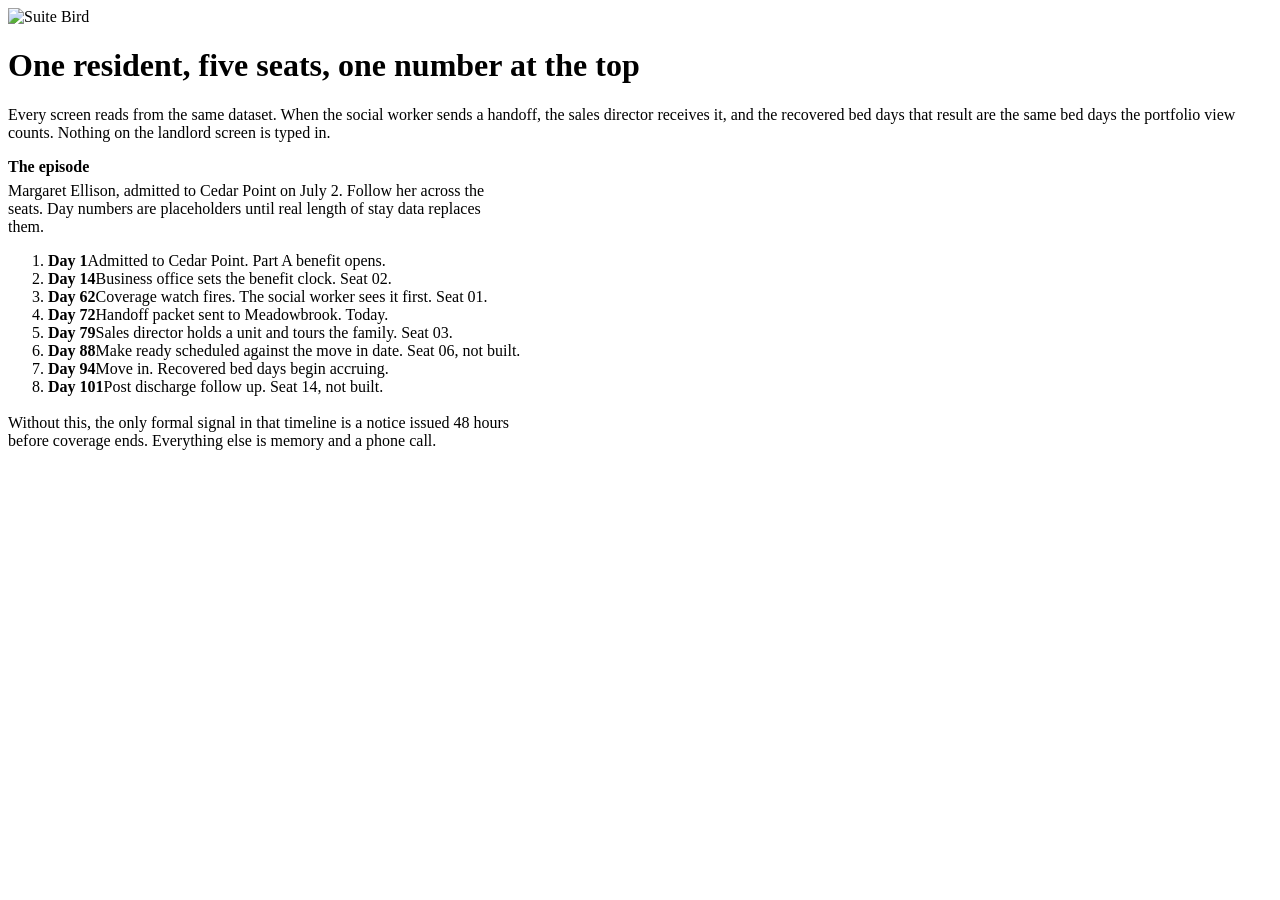
==== index.html @ 28629a22 "Add files via upload" ====
<!DOCTYPE html>
<html lang="en">
<head>
<meta charset="utf-8">
<meta name="viewport" content="width=device-width, initial-scale=1">
<title>SuiteBird PA · Seat demo</title>
<link rel="icon" type="image/svg+xml" href="assets/suitebird-mark.svg">
<link rel="stylesheet" href="assets/app.css">
</head>
<body>
<script src="assets/shell.js"></script>
<script>renderShell(null);</script>

<div class="home">
  <img src="assets/suitebird-logo.png" alt="Suite Bird" width="200" style="margin-bottom:18px;display:block">
  <h1>One resident, five seats, one number at the top</h1>
  <p>Every screen reads from the same dataset. When the social worker sends a handoff, the sales director receives it, and the recovered bed days that result are the same bed days the portfolio view counts. Nothing on the landlord screen is typed in.</p>

  <div class="card grid" id="grid"></div>

  <div class="tl">
    <h2 style="font-size:16px;margin:0">The episode</h2>
    <p style="color:var(--muted);margin:6px 0 0;max-width:64ch">Margaret Ellison, admitted to Cedar Point on July 2. Follow her across the seats. Day numbers are placeholders until real length of stay data replaces them.</p>
    <ol>
      <li><b>Day 1</b><span>Admitted to Cedar Point. Part A benefit opens.</span></li>
      <li><b>Day 14</b><span>Business office sets the benefit clock. Seat 02.</span></li>
      <li><b>Day 62</b><span>Coverage watch fires. The social worker sees it first. Seat 01.</span></li>
      <li><b>Day 72</b><span>Handoff packet sent to Meadowbrook. Today.</span></li>
      <li><b>Day 79</b><span>Sales director holds a unit and tours the family. Seat 03.</span></li>
      <li><b>Day 88</b><span>Make ready scheduled against the move in date. Seat 06, not built.</span></li>
      <li><b>Day 94</b><span>Move in. Recovered bed days begin accruing.</span></li>
      <li><b>Day 101</b><span>Post discharge follow up. Seat 14, not built.</span></li>
    </ol>
    <p style="color:var(--muted);margin:18px 0 0;max-width:64ch">Without this, the only formal signal in that timeline is a notice issued 48 hours before coverage ends. Everything else is memory and a phone call.</p>
  </div>
</div>

<script src="assets/data.js"></script>
<script>
document.getElementById("grid").innerHTML = SEATS.map((s) => {
  const inner = `<span class="n">${s.n}</span>
    <span class="nm">${s.short}<small>${s.role} · ${s.place}</small></span>
    <span class="cl">${s.cls}</span><span class="st">${s.built ? "Built" : "Not built"}</span>`;
  return s.built ? `<a href="seats/${s.id}.html">${inner}</a>` : `<div class="off">${inner}</div>`;
}).join("");
</script>
</body>
</html>
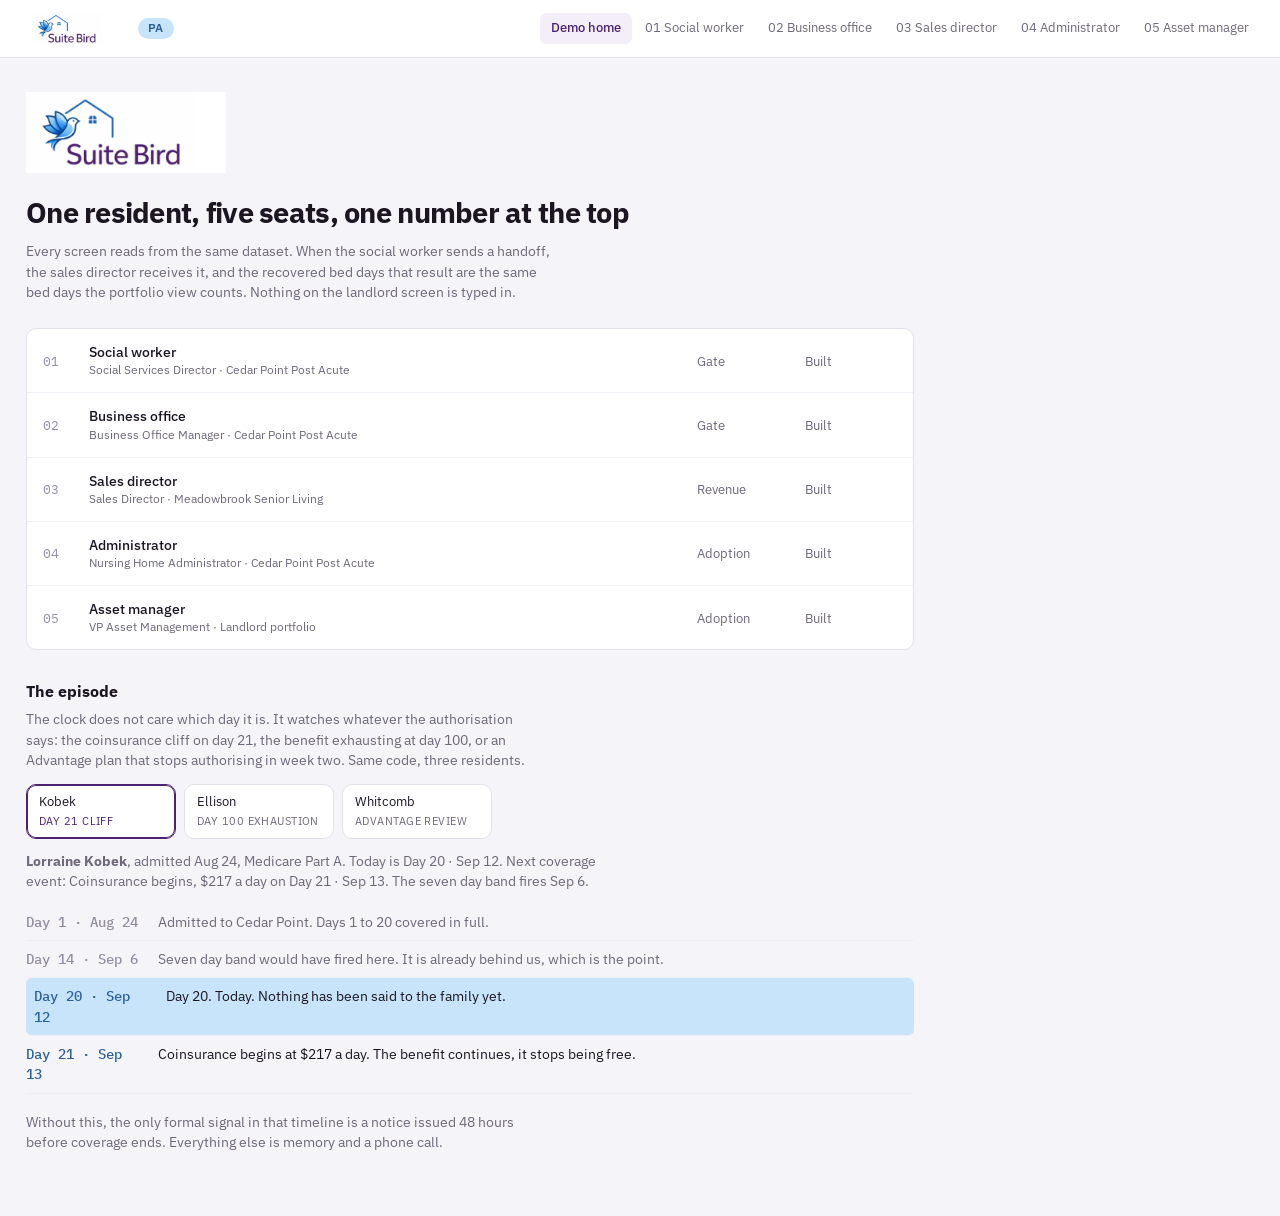
==== commit fd743e6b: "Update coverage information and timeline rendering Added a new paragraph about the coverage clock an" ====
--- a/index.html
+++ b/index.html
@@ -20,22 +20,18 @@
 
   <div class="tl">
     <h2 style="font-size:16px;margin:0">The episode</h2>
-    <p style="color:var(--muted);margin:6px 0 0;max-width:64ch">Margaret Ellison, admitted to Cedar Point on July 2. Follow her across the seats. Day numbers are placeholders until real length of stay data replaces them.</p>
-    <ol>
-      <li><b>Day 1</b><span>Admitted to Cedar Point. Part A benefit opens.</span></li>
-      <li><b>Day 14</b><span>Business office sets the benefit clock. Seat 02.</span></li>
-      <li><b>Day 62</b><span>Coverage watch fires. The social worker sees it first. Seat 01.</span></li>
-      <li><b>Day 72</b><span>Handoff packet sent to Meadowbrook. Today.</span></li>
-      <li><b>Day 79</b><span>Sales director holds a unit and tours the family. Seat 03.</span></li>
-      <li><b>Day 88</b><span>Make ready scheduled against the move in date. Seat 06, not built.</span></li>
-      <li><b>Day 94</b><span>Move in. Recovered bed days begin accruing.</span></li>
-      <li><b>Day 101</b><span>Post discharge follow up. Seat 14, not built.</span></li>
-    </ol>
+    <p style="color:var(--muted);margin:6px 0 0;max-width:64ch">The clock does not care which day it is. It watches whatever the authorisation says: the coinsurance cliff on day 21, the benefit exhausting at day 100, or an Advantage plan that stops authorising in week two. Same code, three residents.</p>
+
+    <div class="scen" id="scen"></div>
+    <p class="scen-lede" id="tl-lede"></p>
+    <ol id="tl-list"></ol>
+
     <p style="color:var(--muted);margin:18px 0 0;max-width:64ch">Without this, the only formal signal in that timeline is a notice issued 48 hours before coverage ends. Everything else is memory and a phone call.</p>
   </div>
 </div>
 
 <script src="assets/data.js"></script>
+<script src="assets/clock.js"></script>
 <script>
 document.getElementById("grid").innerHTML = SEATS.map((s) => {
   const inner = `<span class="n">${s.n}</span>
@@ -43,6 +39,41 @@
     <span class="cl">${s.cls}</span><span class="st">${s.built ? "Built" : "Not built"}</span>`;
   return s.built ? `<a href="seats/${s.id}.html">${inner}</a>` : `<div class="off">${inner}</div>`;
 }).join("");
+
+/* Three residents, one code path. No typed in day numbers below this line. */
+const SCENARIOS = ["r-kobek", "r-ellison", "r-whitcomb"];
+
+function renderTimeline(id) {
+  const r = DEMO.residents.find((x) => x.id === id);
+  const crit = CLOCK.fires(r, "critical");
+
+  document.getElementById("tl-lede").innerHTML = crit
+    ? `<b>${r.name}</b>, admitted ${PA.fmt(r.admitted)}, ${r.planName}. Today is ${CLOCK.stamp(r, DEMO.today)}.
+       Next coverage event: ${crit.label} on ${CLOCK.stamp(r, crit.date)}.
+       The seven day band fires ${PA.fmt(crit.fireDate)}.`
+    : `<b>${r.name}</b> has no coverage clock.`;
+
+  document.getElementById("tl-list").innerHTML = CLOCK.timeline(r)
+    .map((s) => {
+      const past = PA.daysBetween(DEMO.today, s.date) < 0;
+      const now = s.date === DEMO.today;
+      return `<li${now ? ' class="now"' : past ? ' class="past"' : ""}>
+        <b>${CLOCK.stamp(r, s.date)}</b><span>${s.text}</span></li>`;
+    })
+    .join("");
+
+  document.querySelectorAll("#scen button").forEach((b) =>
+    b.setAttribute("aria-current", b.dataset.id === id ? "true" : "false")
+  );
+}
+
+document.getElementById("scen").innerHTML = SCENARIOS.map((id) => {
+  const r = DEMO.residents.find((x) => x.id === id);
+  return `<button type="button" data-id="${id}" onclick="renderTimeline('${id}')">
+    ${r.name.split(" ").pop()}<small>${CLOCK.nextKind(r)}</small></button>`;
+}).join("");
+
+renderTimeline(SCENARIOS[0]);
 </script>
 </body>
 </html>
--- a/assets/app.css
+++ b/assets/app.css
@@ -0,0 +1,241 @@
+@import url('https://fonts.googleapis.com/css2?family=IBM+Plex+Sans:wght@400;500;600&family=IBM+Plex+Mono:wght@500;600&display=swap');
+
+:root {
+  --brand: #4D2272;
+  --blue: #3A86D1;
+  --deep: #2B6099;
+  --sky: #C8E4FB;
+  --ink: #1B1622;
+  --muted: #6E6879;
+  --faint: #948DA1;
+  --line: #E4E0EB;
+  --line-soft: #F0EDF5;
+  --paper: #FFFFFF;
+  --bg: #F5F4F8;
+  --critical: #A81E14;
+  --critical-bg: #FBEBEA;
+  --urgent: #96590A;
+  --urgent-bg: #FCF3E4;
+  --ok: #1B6249;
+  --ok-bg: #E8F3EF;
+  --r: 10px;
+}
+
+* { box-sizing: border-box; }
+
+body {
+  margin: 0;
+  background: var(--bg);
+  color: var(--ink);
+  font-family: "IBM Plex Sans", ui-sans-serif, system-ui, sans-serif;
+  font-size: 14px;
+  line-height: 1.45;
+  -webkit-font-smoothing: antialiased;
+}
+
+/* ---------- Top demo bar ---------- */
+
+.topnav {
+  background: var(--paper);
+  border-bottom: 1px solid var(--line);
+  display: flex;
+  align-items: center;
+  gap: 12px;
+  padding: 0 20px;
+  min-height: 58px;
+  position: sticky;
+  top: 0;
+  z-index: 40;
+  flex-wrap: wrap;
+}
+.topnav .brand { display: flex; align-items: center; text-decoration: none; }
+.topnav .brand img { display: block; height: 34px; width: auto; }
+.topnav .tag {
+  background: var(--sky); color: var(--deep);
+  border-radius: 20px; padding: 2px 10px;
+  font-size: 11.5px; font-weight: 600; letter-spacing: 0.04em;
+}
+.topnav .links { display: flex; gap: 2px; margin-left: auto; flex-wrap: wrap; }
+.topnav a { color: var(--muted); text-decoration: none; padding: 6px 11px; border-radius: 7px; font-size: 13px; }
+.topnav a:hover { background: var(--bg); color: var(--ink); }
+.topnav a[aria-current="page"] { background: #F3EEF8; color: var(--brand); font-weight: 500; }
+.topnav span.off { color: var(--faint); padding: 6px 11px; font-size: 13px; }
+
+/* ---------- Shell ---------- */
+
+.shell { display: flex; align-items: flex-start; }
+
+.side {
+  width: 228px; flex: 0 0 228px;
+  background: var(--paper); border-right: 1px solid var(--line);
+  min-height: calc(100vh - 58px);
+  padding: 16px 0 30px;
+  position: sticky; top: 58px;
+}
+.side .place { padding: 0 16px 14px; border-bottom: 1px solid var(--line-soft); }
+.side .place b { display: block; font-size: 13.5px; }
+.side .place span { color: var(--muted); font-size: 12px; }
+.side .badge { display: inline-block; margin-top: 8px; background: var(--sky); color: var(--deep); border-radius: 20px; padding: 2px 9px; font-size: 11.5px; font-weight: 500; }
+.side .who { padding: 13px 16px; display: flex; gap: 10px; align-items: center; border-bottom: 1px solid var(--line-soft); }
+.side .av { width: 30px; height: 30px; border-radius: 50%; background: var(--brand); color: #fff; display: grid; place-items: center; font-size: 11.5px; font-weight: 600; }
+.side .who b { display: block; font-size: 13px; font-weight: 500; }
+.side .who span { color: var(--muted); font-size: 11.5px; }
+.side .grp { padding: 15px 16px 5px; font-size: 11px; color: var(--faint); letter-spacing: 0.03em; }
+.side .item { display: flex; align-items: center; gap: 9px; padding: 6px 16px; color: var(--ink); text-decoration: none; font-size: 13.5px; }
+.side .item i { font-style: normal; width: 16px; text-align: center; opacity: 0.85; }
+.side .item:hover { background: var(--bg); }
+.side .item.on { background: #F3EEF8; color: var(--brand); font-weight: 500; box-shadow: inset 3px 0 0 var(--brand); }
+.side .item .ct { margin-left: auto; background: var(--critical-bg); color: var(--critical); border-radius: 20px; padding: 0 7px; font-size: 11.5px; font-weight: 600; }
+.side .item.dim { color: var(--faint); }
+
+.main { flex: 1; min-width: 0; }
+.head { padding: 24px 26px 4px; }
+.head h1 { margin: 0; font-size: 23px; letter-spacing: -0.02em; font-weight: 600; }
+.head p { margin: 3px 0 0; color: var(--muted); }
+.body { padding: 20px 26px 64px; max-width: 1200px; }
+
+/* ---------- Stat tiles ---------- */
+
+.tiles { display: grid; grid-template-columns: repeat(4, 1fr); gap: 12px; margin-bottom: 20px; }
+.tile { background: var(--paper); border: 1px solid var(--line); border-radius: var(--r); padding: 14px 16px; }
+.tile span { color: var(--muted); font-size: 12.5px; display: block; }
+.tile b { display: block; margin-top: 4px; font-family: "IBM Plex Mono", ui-monospace, monospace; font-size: 27px; font-weight: 600; letter-spacing: -0.025em; line-height: 1.1; }
+.tile em { font-style: normal; font-size: 12px; color: var(--muted); }
+.tile.crit b { color: var(--critical); }
+.tile.urg b { color: var(--urgent); }
+.tile.good b, .tile.good em { color: var(--ok); }
+
+/* ---------- Cards and tables ---------- */
+
+.card { background: var(--paper); border: 1px solid var(--line); border-radius: var(--r); margin-bottom: 20px; overflow: hidden; }
+.card > header { padding: 13px 16px; border-bottom: 1px solid var(--line-soft); display: flex; align-items: baseline; gap: 12px; flex-wrap: wrap; }
+.card > header h2 { margin: 0; font-size: 14.5px; font-weight: 600; }
+.card > header p { margin: 0; color: var(--muted); font-size: 12.5px; }
+
+table { width: 100%; border-collapse: collapse; }
+thead th { text-align: left; font-weight: 500; font-size: 11.5px; color: var(--faint); padding: 9px 16px; border-bottom: 1px solid var(--line-soft); white-space: nowrap; }
+tbody td { padding: 11px 16px; border-bottom: 1px solid var(--line-soft); vertical-align: middle; }
+tbody tr:last-child td { border-bottom: 0; }
+tbody tr.pick { cursor: pointer; }
+tbody tr.pick:hover { background: #FBFAFD; }
+tbody tr.on { background: #F3EEF8; }
+td.num, th.num { font-family: "IBM Plex Mono", ui-monospace, monospace; font-variant-numeric: tabular-nums; }
+td .sub { display: block; color: var(--muted); font-size: 12px; }
+td b { font-weight: 500; }
+tfoot td { padding: 11px 16px; background: var(--bg); font-weight: 500; border-top: 1px solid var(--line); }
+
+/* ---------- Pills ---------- */
+
+.pill { display: inline-block; padding: 2px 9px; border-radius: 20px; font-size: 12px; white-space: nowrap; background: var(--bg); color: var(--muted); border: 1px solid var(--line); }
+.pill.critical { background: var(--critical-bg); border-color: #EDCECB; color: var(--critical); }
+.pill.urgent { background: var(--urgent-bg); border-color: #EBD9BC; color: var(--urgent); }
+.pill.ok { background: var(--ok-bg); border-color: #C6E0D6; color: var(--ok); }
+.pill.info { background: var(--sky); border-color: #A9D0F1; color: var(--deep); }
+.pill.live { background: #F3EEF8; border-color: #DCCBEB; color: var(--brand); }
+
+/* ---------- Clock ---------- */
+
+.clock { display: flex; align-items: center; gap: 8px; min-width: 148px; }
+.clock .n { font-family: "IBM Plex Mono", ui-monospace, monospace; font-variant-numeric: tabular-nums; font-weight: 600; width: 26px; text-align: right; }
+.clock .u { color: var(--faint); font-size: 11px; }
+.bar { position: relative; height: 8px; border-radius: 4px; background: var(--line-soft); flex: 1; overflow: hidden; min-width: 56px; }
+.bar i { position: absolute; left: 0; top: 0; bottom: 0; background: var(--deep); }
+.bar u { position: absolute; top: 0; bottom: 0; width: 1px; background: var(--paper); }
+.auth { display: flex; gap: 3px; flex: 1; align-items: center; }
+.auth s { height: 8px; width: 12px; border-radius: 2px; background: var(--deep); text-decoration: none; display: block; }
+.auth s.now { background: var(--urgent); }
+.auth s.now.hot { background: var(--critical); }
+.auth s.next { background: transparent; border: 1px dashed var(--faint); }
+.b-urgent .bar i { background: var(--urgent); }
+.b-urgent .n { color: var(--urgent); }
+.b-critical .bar i { background: var(--critical); }
+.b-critical .n { color: var(--critical); }
+
+/* ---------- Detail ---------- */
+
+.split { display: grid; grid-template-columns: 1fr 320px; gap: 16px; align-items: start; }
+.detail { background: var(--paper); border: 1px solid var(--line); border-radius: var(--r); }
+.detail header { padding: 14px 16px; border-bottom: 1px solid var(--line-soft); }
+.detail header h3 { margin: 0 0 2px; font-size: 15px; }
+.detail header p { margin: 0; color: var(--muted); font-size: 12.5px; }
+.detail dl { margin: 0; padding: 14px 16px; display: grid; grid-template-columns: 108px 1fr; gap: 7px 12px; }
+.detail dt { color: var(--muted); font-size: 12.5px; }
+.detail dd { margin: 0; }
+.detail .act { padding: 12px 16px; border-top: 1px solid var(--line-soft); display: flex; gap: 8px; flex-wrap: wrap; }
+.detail .empty { padding: 30px 16px; color: var(--faint); text-align: center; }
+.guard { padding: 12px 16px; border-top: 1px solid var(--line-soft); background: var(--bg); font-size: 12.5px; color: var(--muted); }
+.guard b { color: var(--ink); font-weight: 500; }
+
+/* ---------- Buttons ---------- */
+
+button { font: inherit; cursor: pointer; border-radius: 7px; border: 1px solid var(--line); background: var(--paper); color: var(--ink); padding: 7px 13px; }
+button:hover { background: var(--bg); }
+button.go { background: var(--brand); border-color: var(--brand); color: #fff; }
+button.go:hover { background: #5C2C86; }
+button.sm { padding: 3px 10px; font-size: 12.5px; }
+button:disabled { opacity: 0.45; cursor: default; }
+button:focus-visible, a:focus-visible, tr:focus-visible { outline: 2px solid var(--blue); outline-offset: 2px; }
+
+/* ---------- Note ---------- */
+
+.note { background: var(--paper); border: 1px solid var(--line); border-left: 3px solid var(--blue); border-radius: var(--r); padding: 13px 16px; margin-bottom: 20px; max-width: 78ch; }
+.note h3 { margin: 0 0 4px; font-size: 13.5px; }
+.note p { margin: 0; color: var(--muted); }
+
+/* ---------- Split bar for structural vs recoverable ---------- */
+
+.vac { display: flex; height: 9px; border-radius: 4px; overflow: hidden; background: var(--line-soft); min-width: 88px; }
+.vac s { display: block; height: 9px; text-decoration: none; }
+.vac s.str { background: #B9B2C6; }
+.vac s.rec { background: var(--blue); }
+.key { display: flex; gap: 16px; color: var(--muted); font-size: 12.5px; align-items: center; }
+.key i { font-style: normal; display: inline-block; width: 10px; height: 10px; border-radius: 3px; margin-right: 6px; vertical-align: -1px; }
+
+/* ---------- Home ---------- */
+
+.home { padding: 34px 26px 64px; max-width: 940px; }
+.home h1 { font-size: 29px; letter-spacing: -0.025em; margin: 0 0 8px; }
+.home > p { color: var(--muted); max-width: 66ch; margin: 0; }
+.grid { margin-top: 26px; }
+.grid a, .grid .off { display: grid; grid-template-columns: 34px 1fr 96px 92px; gap: 12px; align-items: center; padding: 13px 16px; border-bottom: 1px solid var(--line-soft); text-decoration: none; color: var(--ink); }
+.grid a:last-child, .grid .off:last-child { border-bottom: 0; }
+.grid a:hover { background: #FBFAFD; }
+.grid .off { color: var(--faint); }
+.grid .n { font-family: "IBM Plex Mono", monospace; color: var(--faint); font-size: 12.5px; }
+.grid .nm { font-weight: 500; }
+.grid .nm small { display: block; font-weight: 400; color: var(--muted); }
+.grid .cl, .grid .st { font-size: 12.5px; color: var(--muted); }
+.tl { margin-top: 30px; }
+.tl ol { list-style: none; margin: 12px 0 0; padding: 0; }
+.tl li { display: grid; grid-template-columns: 118px 1fr; gap: 14px; padding: 8px 0; border-bottom: 1px solid var(--line-soft); }
+.tl li b { font-family: "IBM Plex Mono", monospace; color: var(--deep); font-weight: 500; }
+
+@media (max-width: 940px) {
+  .shell { display: block; }
+  .side { width: auto; flex: none; position: static; min-height: 0; border-right: 0; border-bottom: 1px solid var(--line); }
+  .split { grid-template-columns: 1fr; }
+  .tiles { grid-template-columns: repeat(2, 1fr); }
+}
+@media (prefers-reduced-motion: reduce) { * { transition: none !important; animation: none !important; } }
+
+/* Scenario switcher on the episode timeline */
+.scen { display: flex; flex-wrap: wrap; gap: 8px; margin: 14px 0 0; }
+.scen button {
+  display: flex; flex-direction: column; gap: 2px; text-align: left;
+  font: inherit; font-size: 13px; color: var(--ink); cursor: pointer;
+  background: var(--paper); border: 1px solid var(--line);
+  border-radius: var(--r); padding: 8px 12px; min-width: 150px;
+}
+.scen button small { color: var(--muted); font-size: 11px; letter-spacing: .04em; text-transform: uppercase; }
+.scen button:hover { border-color: var(--blue); }
+.scen button[aria-current="true"] { border-color: var(--brand); box-shadow: inset 0 0 0 1px var(--brand); }
+.scen button[aria-current="true"] small { color: var(--brand); }
+.scen-lede { color: var(--muted); margin: 12px 0 0; max-width: 72ch; }
+.tl li.past b { color: var(--faint); }
+.tl li.past span { color: var(--muted); }
+.tl li.now { background: var(--sky); border-radius: 6px; padding-left: 8px; padding-right: 8px; }
+.tl li.now b { color: var(--deep); }
+@media (max-width: 560px) {
+  .tl li { grid-template-columns: 1fr; gap: 2px; }
+  .scen button { flex: 1 1 100%; }
+}
